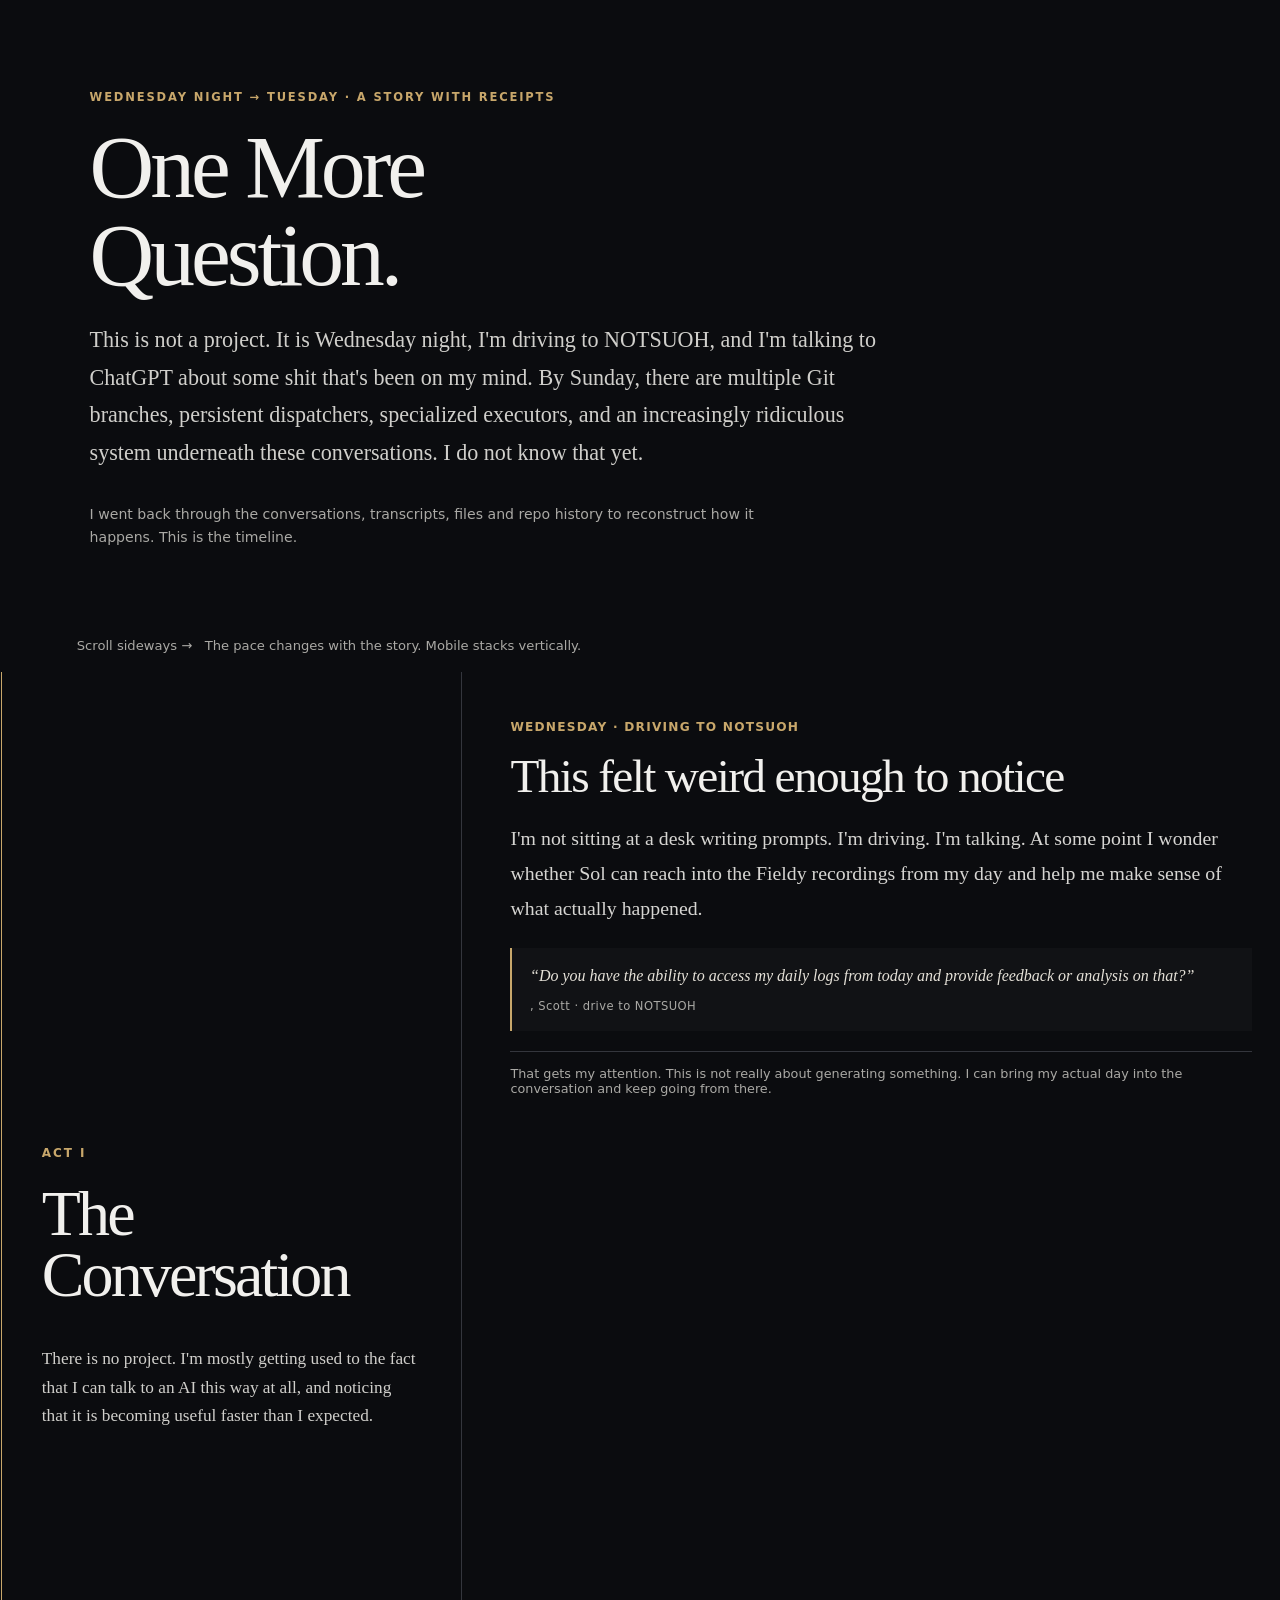
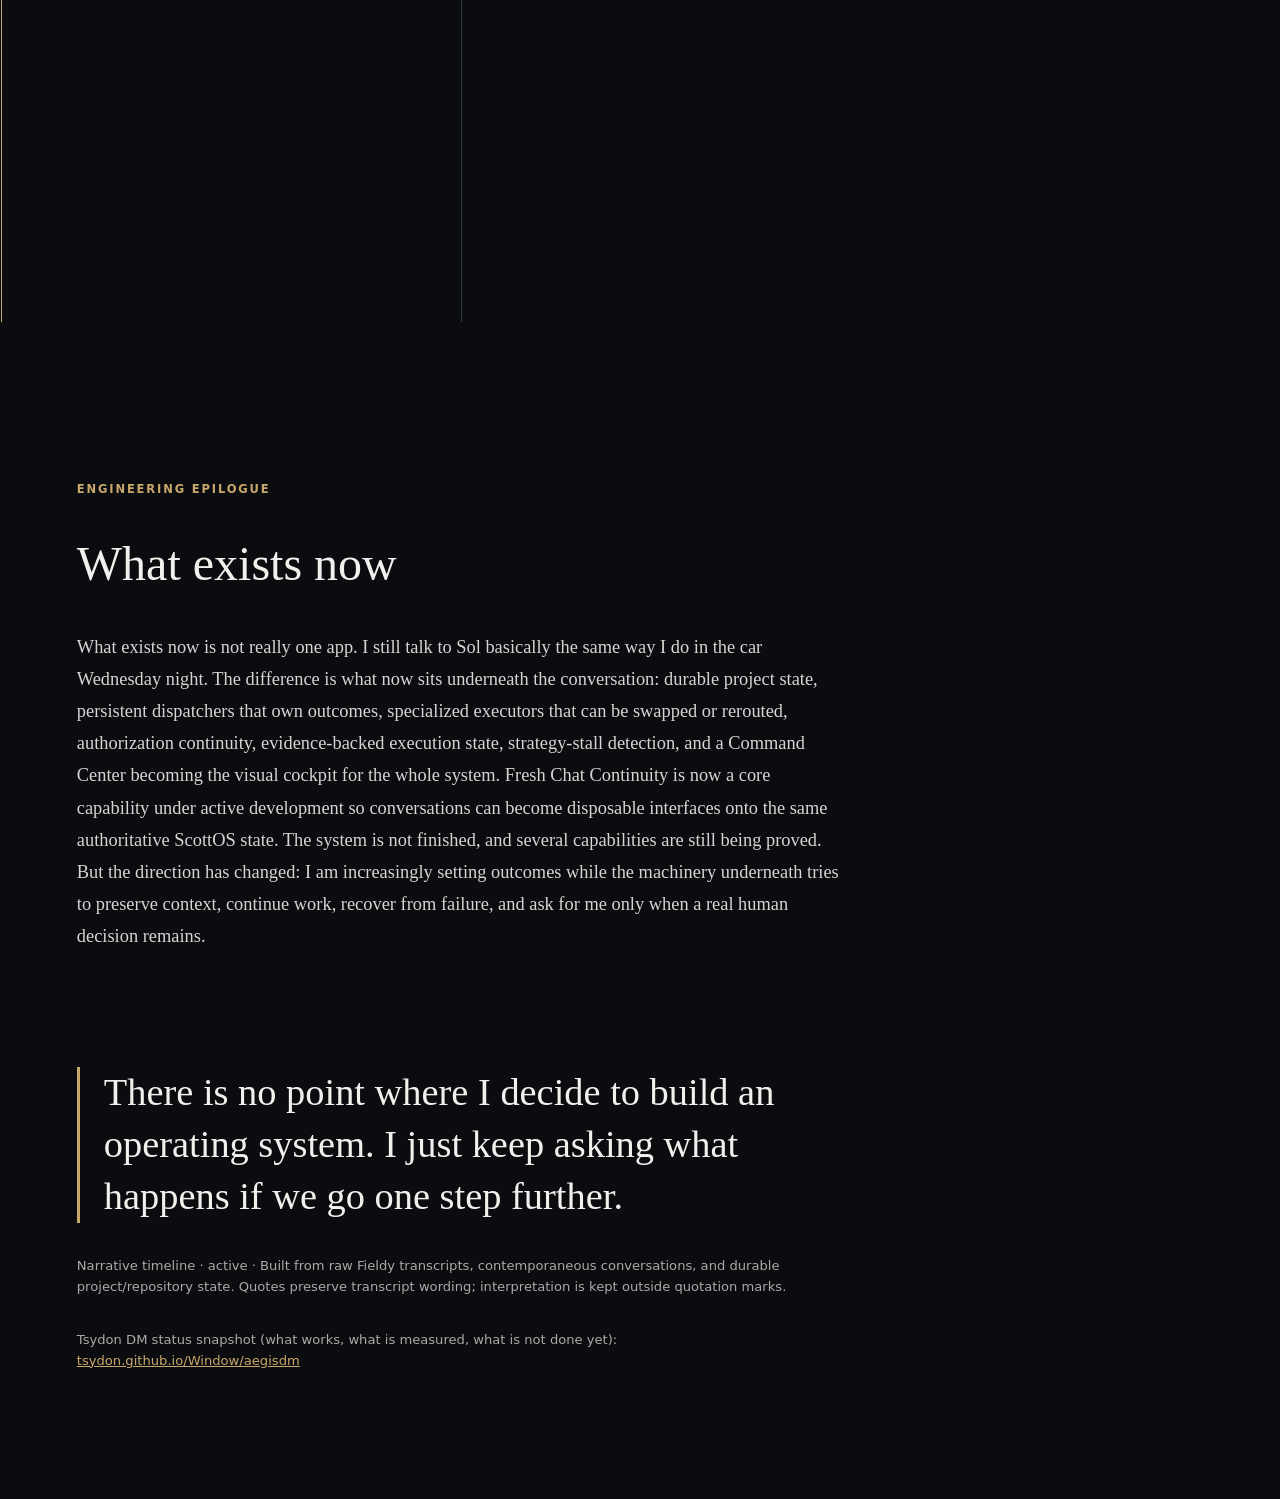
==== index.html @ fd9c3734 "Narrative: October 30 Ruin Engine proof gate and measured coaching restraint" ====
<!doctype html><html lang="en"><head><meta charset="utf-8"><meta name="viewport" content="width=device-width,initial-scale=1"><title>One More Question</title><style>
:root{--bg:#0b0c0f;--panel:#15171b;--text:#f1f0ed;--muted:#aaa9a5;--line:#34363d;--accent:#c8a76b}*{box-sizing:border-box}html{scroll-behavior:smooth}body{margin:0;background:var(--bg);color:var(--text);font-family:Inter,system-ui,sans-serif}header{padding:clamp(3rem,7vw,7rem);max-width:1100px}.k{color:var(--accent);text-transform:uppercase;letter-spacing:.16em;font-size:.72rem;font-weight:700}h1{font-family:Georgia,serif;font-weight:400;font-size:clamp(2.9rem,7vw,6.7rem);line-height:.98;letter-spacing:-.045em;margin:.22em 0}header p{font-family:Georgia,serif;color:#d0cfcb;font-size:clamp(1.08rem,2vw,1.38rem);line-height:1.7;max-width:790px}.premise{margin-top:2rem;color:var(--muted);font-size:.88rem;max-width:720px;line-height:1.6}.hint{padding:0 clamp(2rem,6vw,6rem) 1.2rem;color:var(--muted);font-size:.82rem}.timeline{display:flex;overflow-x:auto;scroll-snap-type:x mandatory;padding:0 clamp(2rem,6vw,6rem) 5rem}.card{position:relative;flex:0 0 min(61vw,710px);min-height:570px;border-left:1px solid var(--line);padding:3rem clamp(1.6rem,3.8vw,4rem);scroll-snap-align:start}.card:before{content:"";position:absolute;left:-6px;top:3.2rem;width:11px;height:11px;border-radius:50%;background:var(--accent)}.num{position:absolute;right:2rem;top:2rem;color:#292c33;font-size:4.5rem;font-weight:800;letter-spacing:-.06em}.t{position:relative;color:var(--accent);font-size:.76rem;font-weight:700;text-transform:uppercase;letter-spacing:.1em}.card h2{position:relative;font-family:Georgia,serif;font-weight:400;font-size:clamp(2rem,3.7vw,3.7rem);line-height:1.05;letter-spacing:-.035em;margin:.38em 0}.card p{position:relative;color:#d6d5d2;font-family:Georgia,serif;font-size:clamp(1.04rem,1.55vw,1.27rem);line-height:1.75;max-width:600px}.q{position:relative;margin-top:1.4rem;padding:1rem 1.1rem;border-left:2px solid var(--accent);background:rgba(255,255,255,.025);font-family:Georgia,serif;font-style:italic;color:#e5e1d8;line-height:1.55}.qs{display:block;margin-top:.55rem;font-family:Inter,system-ui,sans-serif;font-style:normal;font-size:.72rem;color:var(--muted);letter-spacing:.04em}.a{position:relative;margin-top:2rem;border-top:1px solid var(--line);padding-top:1rem;color:var(--muted);font-size:.8rem;line-height:1.5}footer{padding:5rem clamp(2rem,6vw,6rem) 8rem;max-width:920px}blockquote{font-family:Georgia,serif;font-size:clamp(1.6rem,3vw,2.7rem);line-height:1.35;margin:0;border-left:3px solid var(--accent);padding-left:1.5rem}.note{margin-top:2rem;color:var(--muted);font-size:.82rem;line-height:1.6}@media(max-width:700px){header{padding:3.5rem 1.4rem}.hint{display:none}.timeline{display:block;overflow:visible;padding:0 1.4rem 2rem}.card{min-height:0;padding:2.7rem 1.4rem 3.7rem}.num{right:1rem;top:1.5rem;font-size:3.5rem}.card p{font-size:1.08rem}footer{padding:3rem 1.4rem 6rem}}</style><style>
.act{flex:0 0 min(38vw,460px);min-height:570px;padding:3rem 2.5rem;border-left:1px solid var(--accent);scroll-snap-align:start;display:flex;flex-direction:column;justify-content:center}.actno{color:var(--accent);font-size:.75rem;letter-spacing:.16em;text-transform:uppercase;font-weight:700}.act h2{font-family:Georgia,serif;font-weight:400;font-size:clamp(2.5rem,5vw,5rem);line-height:.96;letter-spacing:-.045em;margin:.35em 0}.act p{font-family:Georgia,serif;color:#d0cfcb;line-height:1.65;font-size:1.08rem}.scene{position:relative;flex:0 0 min(60vw,700px);min-height:570px;border-left:1px solid var(--line);padding:3rem clamp(1.6rem,3.8vw,4rem);scroll-snap-align:start}.scene.feature{flex-basis:min(72vw,840px)}.scene .t{color:var(--accent);font-size:.76rem;font-weight:700;text-transform:uppercase;letter-spacing:.1em}.scene h3{font-family:Georgia,serif;font-weight:400;font-size:clamp(2rem,3.7vw,3.7rem);line-height:1.05;letter-spacing:-.035em;margin:.38em 0}.scene p{font-family:Georgia,serif;color:#d6d5d2;font-size:clamp(1.04rem,1.55vw,1.27rem);line-height:1.75}.aside{margin-top:1.2rem;color:var(--muted);font-size:.8rem;border-top:1px solid var(--line);padding-top:.9rem}.q{position:relative;margin-top:1.4rem;padding:1rem 1.1rem;border-left:2px solid var(--accent);background:rgba(255,255,255,.025);font-family:Georgia,serif;font-style:italic;color:#e5e1d8;line-height:1.55}.qs{display:block;margin-top:.55rem;font-family:Inter,system-ui,sans-serif;font-style:normal;font-size:.72rem;color:var(--muted);letter-spacing:.04em}
@media(max-width:700px){.act,.scene,.scene.feature{min-height:0;width:auto;flex:none;padding:2.8rem 1.4rem 3.5rem}.act{border-left:3px solid var(--accent)}}
</style><style>.build{margin-top:1.25rem;padding:.85rem 1rem;border:1px solid #34363d}.build b{display:block;color:#c8a76b;font-size:.68rem;letter-spacing:.13em;text-transform:uppercase;margin-bottom:.45rem}.build span{display:block;color:#bbb9b3;font-size:.78rem;line-height:1.55}</style></head><body>
<header><div class="k">Wednesday night → Tuesday · a story with receipts</div><h1>One More<br>Question.</h1><p>This is not a project. It is Wednesday night, I'm driving to NOTSUOH, and I'm talking to ChatGPT about some shit that's been on my mind. By Sunday, there are multiple Git branches, persistent dispatchers, specialized executors, and an increasingly ridiculous system underneath these conversations. I do not know that yet.</p><div class="premise">I went back through the conversations, transcripts, files and repo history to reconstruct how it happens. This is the timeline.</div></header>
<div class="hint">Scroll sideways → &nbsp; The pace changes with the story. Mobile stacks vertically.</div><main class="timeline"><section class="act"><div class="actno">Act I</div><h2>The Conversation</h2><p>There is no project. I'm mostly getting used to the fact that I can talk to an AI this way at all, and noticing that it is becoming useful faster than I expected.</p></section>
<section class="scene feature"><div class="t">Wednesday · driving to NOTSUOH</div><h3>This felt weird enough to notice</h3><p>I'm not sitting at a desk writing prompts. I'm driving. I'm talking. At some point I wonder whether Sol can reach into the Fieldy recordings from my day and help me make sense of what actually happened.</p><div class="q">“Do you have the ability to access my daily logs from today and provide feedback or analysis on that?”<span class="qs">, Scott · drive to NOTSUOH</span></div><div class="aside">That gets my attention. This is not really about generating something. I can bring my actual day into the conversation and keep going from there.</div></section>
<section class="scene"><div class="t">A few minutes later</div><h3>I was already describing the problem</h3><p>The conversation drifts into something I've been doing for years without really naming it. I build systems around myself because organization and follow-through do not reliably happen on their own. When the system is good, I function better. A lot better.</p><div class="q">“I mean I think that I'm at the point in life where I kind of need that sort of thing and I it has definitely shown uh that I can like operate on a higher level than I can normally operate on if I have systems like that in place.”<span class="qs">, Scott · drive to NOTSUOH</span></div><div class="aside">I'm not thinking about ScottOS. I'm just describing a problem I already have.</div></section>
<section class="scene"><div class="t">Approaching NOTSUOH</div><h3>The outside was being recorded. The inside wasn't.</h3><p>Fieldy records an absurd amount of what happens around me. But I realize I've been audio journaling less since I started wearing it. That's a problem. The recorder catches what happens. The journal catches what it means to me.</p><div class="q">“Those aren't really getting recorded as much, and I think that may be a missing component.”<span class="qs">, Scott · drive to NOTSUOH</span></div></section>
<section class="scene feature"><div class="t">NOTSUOH · early in the evening</div><h3>The building gets weirder the farther I go</h3><p>Walking into NOTSUOH feels less like entering a bar than wandering into somebody's collection after they've spent thirty years refusing to throw anything away. The first floor is packed with old furniture, mannequins, art, lamps, chandeliers, antiques and taxidermy. There is a bar toward the back, but my eyes keep getting pulled somewhere else.</p><p>Then I go upstairs. The second level gets smaller and more intimate, with another bar tucked into it and places to actually sit and talk. From there a metal spiral staircase carries me up again, and the third floor opens into another world: gallery rooms, private little lounging spaces, books and objects everywhere, and the Dome sitting inside all of it. It feels like the building keeps rewarding me for exploring it.</p><p>Before the performance, I'm looking at the work and talking with one of the artists. I remember overhearing him describe the paintings in intensely personal terms: his illness, a dream, the work as a physical expression of what he has lived through. That part survives in my memory rather than a clean transcript, so I'm not going to pretend I can quote it. What Fieldy <em>does</em> catch clearly is the wonderfully mundane answer when I ask how he lands on the black, white and red enamel palette.</p><div class="q">“So how did you land on this process with the enamel on the white black and the red?”<span class="qs">, Scott · NOTSUOH · ~9:47 PM</span></div><div class="q">“They were the only colors available to me from Home Depot.”<span class="qs">, Artist · NOTSUOH · ~9:47 PM</span></div><p>The collision stuck with me: work that felt loaded with meaning, made through constraints that were almost comically ordinary. My response was immediate.</p><div class="q">“That's interesting, the element of like restriction breeding creativity.”<span class="qs">, Scott · NOTSUOH · ~9:47 PM</span></div><div class="aside">The personal meaning is remembered context; the materials exchange is transcript-verified.</div></section>
<section class="scene feature"><div class="t">NOTSUOH · the performance</div><h3>It was impressive. But I still felt like I was watching.</h3><p>The room is artsy and intimate and weird. The shibari performance is sexy as hell. The crowd has energy. I'm impressed by it. And somehow I'm still aware that I'm watching something happen instead of feeling like I'm inside it.</p><div class="q">“It was so sexy and intimate, and the energy from the crowd,it was incredible, right?”<span class="qs">, Scott · immediate NOTSUOH reflection</span></div><div class="aside">I like it. I just don't think this is the thing I'm actually looking for.</div></section>
<section class="scene"><div class="t">Downtown · after stepping out</div><h3>I almost went home.</h3><p>I'm too energized to go home, so I walk instead. Downtown feels enormous. Skyscrapers, street art, that weird vertigo from looking straight up between buildings. I consider calling it a night. I don't. Eventually I turn around and go back.</p><div class="q">“I am feeling still pretty energized, so I'm not really looking to go home exactly.”<span class="qs">, Scott · downtown walk</span></div></section>
<section class="scene feature"><div class="t">Back at NOTSUOH</div><h3>I saw a conversation and decided to enter it.</h3><p>Remy and Erika are talking. I can just keep walking. I almost do. Then I have this tiny moment of nerve: <em>you know what, fuck it.</em> I jump into the conversation. It gets personal fast. Self-expression. Boundaries. Relationships. Empathy. The freedom of being somewhere people can be explicit about who they are and what they want without sanding all the weird edges off first.</p><div class="q">“I was gonna walk by and thought, you know what, fuck it. So I just sort of jumped in the conversation.”<span class="qs">, Scott · later reflection on meeting Remy and Erika</span></div><div class="aside">Looking back, this is probably where the night changed for me. I stopped watching what was happening around me and actually joined it.</div></section>
<section class="scene feature"><div class="t">The conversation</div><h3>No small talk. No masks.</h3><p>The subjects mattered, but what stayed with me most was the mode of interaction. It felt unusually candid. There was talk about clear boundaries as something that can create freedom instead of restriction; about figuring out what actually feels like you; about people being as weird as they want to be; about empathy and honest conversation. Later, trying to explain why it hit so hard, I kept coming back to the same phrase: genuine human connection.</p><div class="q">“Honestly, when I figured out, like, my favorite people to be around is the people that can, like, genuinely, like, express and appreciate, like, human empathy, you know?”<span class="qs">, NOTSUOH conversation · speaker attribution unresolved</span></div><div class="q">“It is so it's raw, it's honest, it's … fucking human connection.”<span class="qs">, Scott · walking afterward</span></div></section>
<section class="scene feature"><div class="t">Afterward · walking downtown</div><h3>I walked past my car because I didn't want the night to end.</h3><p>I can feel this physically. I'm talking about it hitting me in my chest. I'm happy enough that I'm noticing the physiological reaction to being happy, which is a weird sentence even as I'm saying it. I reach my car and just keep walking.</p><div class="q">“I'm just seeing if I keep passing my car because the walk feels so good.”<span class="qs">, Scott · downtown after NOTSUOH</span></div><div class="q">“this is so unlike anything else as far as like motivation, energy, whatever.”<span class="qs">, Scott · downtown after NOTSUOH</span></div><div class="aside">I'm energized as hell, and now I want to understand why.</div></section>
<section class="scene"><div class="t">Back in conversation with Sol</div><h3>The novelty had already started disappearing.</h3><p>A few hours ago I'm commenting on how strange conversational AI feels. Now I'm asking Sol to scan the Fieldy logs, reconstruct the night, and tell it back to me. Somewhere in those few hours the novelty drops away. I'm just using it.</p><div class="q">“Alright, scan the Fieldy logs from this evening. Don't just describe it to me,re-articulate it, tell me a story. Give it back to me from your perspective.”<span class="qs">, Scott · after NOTSUOH</span></div></section>
<section class="scene feature"><div class="t">Late Wednesday → early Thursday</div><h3>Reflection turned into preservation</h3><p>Having the night reconstructed does something I wasn't expecting. I can take an experience that matters to me, pull together the fragments, and make something I can revisit. That immediately makes me think about a completely different kind of memory: the ridiculous D&amp;D stories I have with friends I've known most of my life. I don't want an animation pipeline. I don't even have that concept yet. I just want to preserve one of those stories. Text feels possible. Art feels possible. And then I ask how much further we can take it.</p><div class="aside">I don't experience this as a project pivot. I just want to keep something that matters to me from disappearing.</div></section><section class="act"><div class="actno">Act II</div><h2>The Rabbit Hole</h2><p>I start trying to make the D&amp;D story real. Every answer moves the edge a little farther away.</p></section>
<section class="scene"><div class="t">Back at Mike's</div><h3>I didn't wind down</h3><p>I keep talking. An idea becomes text. Text can become images. The distance between describing something and seeing some version of it exist suddenly feels very short.</p></section>
<section class="scene feature"><div class="t">~1:27 AM</div><h3>What if we actually animated it?</h3><p>I'm thinking about <em>The Mighty Nein</em> and <em>The Legend of Vox Machina</em>. Not because I think I can casually make a television show at one in the morning. I want to know where the actual limit is.</p><div class="q">“How close can we get to The Mighty Nein / The Legend of Vox Machina?”<span class="qs">, Scott · early Thursday</span></div><div class="aside">And there it is. The keepsake is now a production problem.</div></section>
<section class="scene"><div class="t">The next ninety minutes</div><h3>One question kept creating the next one</h3><p>If we're animating it, we need shots. Shots need references. References need continuity. Then audio, editing, repair. I am not designing architecture. I am trying to make the next thing work, and every next thing exposes something else we don't have.</p></section>
<section class="scene"><div class="t">~2:55 AM</div><h3>The work needed somewhere to survive the conversation</h3><p>There is now enough actual stuff that losing the conversation would be a real problem. So Story Animation gets a name and a durable folder. Project state. Runbooks. Handoffs. A parking lot.</p><div class="aside">This feels mundane compared with animation. It is also the first moment the work starts existing somewhere other than the conversation.</div><div class="build"><b>Project footprint · first durable layer</b><span><strong>RAW GROWTH</strong><br>Story Animation canonical folder exists; ScottOS GitHub repo not yet created.<br><br><strong>WHAT EXISTS</strong><br><strong>Active:</strong> Story Animation<br><strong>Durable state:</strong> first named project + canonical workspace<br><strong>New artifacts:</strong> project state, runbooks, handoffs, parking lot<br><br><br><strong>WHAT CHANGED</strong><br> the work no longer lives only in chat.</span></div></section>
<section class="scene"><div class="t">Overnight → morning</div><h3>I didn't sleep</h3><p>I keep testing, reorganizing, finding the next missing piece, and immediately chasing it. At some point it is morning. Then it is the workday. There is no clean boundary between the creative rabbit hole and the technical one anymore.</p></section>
<section class="act"><div class="actno">Act III</div><h2>The Method</h2><p>Somewhere in here I realize I'm interested in more than the animation. The way we're building it might be reusable.</p></section>
<section class="scene"><div class="t">Thursday morning</div><h3>Keep the process going even when I move</h3><p>The phone and the desktop do not have the same tools, but I want the conversation to survive the switch. If I walk away from the computer, I don't want the whole process to freeze with it.</p><div class="q">“Basically, active development regardless of whether I'm at my desk or not. I would ideally like to keep the process going on my phone.”<span class="qs">, Scott · Thursday morning</span></div></section>
<section class="scene feature"><div class="t">Thursday morning</div><h3>Break this into its own project</h3><p>I don't just want to preserve Story Animation anymore. I want to preserve the way we're working on Story Animation. So I tell Sol to make that its own project.</p><div class="q">“Also break this into its own little project.”<span class="qs">, Scott · Thursday morning</span></div><div class="aside">A temporary name,Jarvis,appears before ScottOS settles into its later identity.</div></section>
<section class="scene"><div class="t">Thursday</div><h3>Turn that into a system through dialogue</h3><p>I'm still building the D&amp;D project, but now I'm also paying attention to the mechanism underneath it. Conversation is not just how I'm asking for the work anymore. It is becoming part of how the system itself gets designed.</p><div class="q">“I want you to turn that into a system through dialogue.”<span class="qs">, Scott · overnight</span></div></section>
<section class="scene"><div class="t">Thursday → Friday</div><h3>The method escaped the animation project</h3><p>AegisDM. Aegis Studio. Work automation. Other ideas start going through the same pattern. This is fun right up until I have enough projects that switching between them means reconstructing where the hell I left off every time. So now that becomes the problem.</p></section>
<section class="act"><div class="actno">Act IV</div><h2>The System</h2><p>I have enough things going at once that my own context switching becomes infrastructure.</p></section>
<section class="scene feature"><div class="t">Friday morning</div><h3>Give me yesterday back</h3><p>I come back Friday morning and the problem is obvious. I don't want to spend twenty minutes rebuilding the mental world we had yesterday. I want yesterday back. I want to pick up where I stopped.</p><div class="q">“Hey soul so I wanna talk to you as if we were still working with all the memory that we had uh yesterday.”<span class="qs">, Scott · Friday morning</span></div><div class="aside">This was the split I was starting to need: I could keep talking here, while the actual project remembered itself somewhere durable.</div><div class="build"><b>Project footprint · repo + portfolio</b><span><strong>RAW GROWTH</strong><br>ScottOS repo begins at <strong>1 tracked file</strong> Thursday afternoon and reaches <strong>14 tracked files by Friday morning</strong>.<br><br><strong>WHAT EXISTS</strong><br><strong>Active lanes:</strong> Story Animation · ScottOS · AegisDM · Aegis Studio · work automation<br><strong>Durable state:</strong> repositories + project packets<br><strong>New control surface:</strong> Command Center<br><br><br><strong>WHAT CHANGED</strong><br> one deep dive becomes a portfolio that has to survive context switching.</span></div></section>
<section class="scene"><div class="t">Friday</div><h3>What actually needs me?</h3><p>What the hell is going on with all of these projects? That is basically the Command Center requirement. I need to know what is moving, what is stuck, what needs me, and where I should jump back in. Not because I want a dashboard. Because I'm losing the thread.</p><div class="q">“I wanna see what step we're on right now and what our next steps are.”<span class="qs">, Scott · Friday morning</span></div></section>
<section class="scene"><div class="t">Friday</div><h3>Let the projects keep their place</h3><p>I do not want to carry four or five project states around in my head. Persistent lanes start giving each project somewhere to reconstruct itself without requiring me to personally remember all of it.</p><div class="q">“I would like to continue building applications and processes using this sort of framework that we've established.”<span class="qs">, Scott · Thursday afternoon</span></div></section>
<section class="act"><div class="actno">Act V</div><h2>Trust</h2><p>Then I find a problem that makes the rest of the system almost irrelevant if I cannot solve it: sometimes I think work is happening when it isn't.</p></section>
<section class="scene feature"><div class="t">Friday afternoon</div><h3>Ambiguity became the bug</h3><p>I realize there have been times when I think Sol is doing something because the conversation sounds active, even though nothing is actually executing.</p><div class="q">“I think there have been a number of occasions where I didn't realize you were not doing anything, based on the ambiguous nature of our communication.”<span class="qs">, Scott · Friday afternoon</span></div><div class="aside">That complaint becomes a rule: if the system says something ran, there needs to be evidence that it actually ran.</div><div class="build"><b>Project footprint · creative + execution layers</b><span><strong>RAW GROWTH</strong><br>By Friday evening, the active ScottOS lineage reaches <strong>59 tracked files</strong>,up from 14 that morning. Project-state, research, Command Center prototypes, guides, ingestion tooling and the first harness code are now durable artifacts.<br><br><strong>WHAT EXISTS</strong><br><strong>Portfolio:</strong> multiple persistent project lanes<br><strong>New state:</strong> dispatcher lifecycle + worker lifecycle<br><strong>New evidence:</strong> terminal receipts, reconciliation, stale-state detection<br><br><br><strong>WHAT CHANGED</strong><br> “it ran” stops being a status claim and becomes something the system has to prove.</span></div></section>
<section class="scene"><div class="t">Minutes later</div><h3>Say whether you're actually running</h3><p>I'm not asking for nicer status messages. I want the wording to tell me the truth about whether anything is actually running.</p><div class="q">“if you could just make it clear, like, hey, I'm definitely running the new task, or when this conversation at the end of the conversation, like I'm not actually doing anything.”<span class="qs">, Scott · Friday afternoon</span></div></section>
<section class="scene"><div class="t">Then another problem</div><h3>Conversation shouldn't stop execution</h3><p>Fine. Then let something else keep doing the work while we keep talking, and tell me when it is done.</p><div class="q">“basically have that task continue uh uh while we have conversations, and then whenever the task is done... just say, oh yeah, by the way, this is done here.”<span class="qs">, Scott · Friday afternoon</span></div></section>
<section class="scene feature"><div class="t">A few minutes later</div><h3>But the helper was too slow</h3><p>That works around the interruption problem and immediately creates another one. The handoff is slow. I want the fluid conversation without waiting around for a helper every time I want something executed.</p><div class="q">“There's no gap in time between you telling the helper to do something, it executing it, and then giving it back to you.”<span class="qs">, Scott · Friday afternoon</span></div><div class="aside">Now the split between NOW and PERSISTENT starts making sense.</div><div class="build"><b>Project footprint · current</b><span><strong>RAW GROWTH</strong><br><strong>112 unique tracked file paths</strong> across <strong>8 branches</strong>. Growth: <strong>1 → 14 → 59 → 112</strong>. Of the 112 current paths, <strong>106 are branch-only beyond main</strong>; the largest branch trees are <code>sol/harness-v0.1</code> (93 files), <code>sol/execution-state</code> (91), and <code>foundation/discovery</code> (59).<br><br><strong>WHAT EXISTS</strong><br><strong>Execution modes:</strong> NOW + PERSISTENT<br><strong>Persistent lanes:</strong> ScottOS · Story Animation · AegisDM · Aegis Studio<br><strong>Bridges:</strong> Slack attention lane + command-transfer lane<br><strong>Proven:</strong> live Agents/provider execution + state-changing reconciliation + fresh-process reconstruction<br><strong>Frontier:</strong> shared ownership + Command Center rollout + event-driven readiness<br><br><br><strong>WHAT CHANGED</strong><br> continuity and immediacy become separate problems with separate machinery.</span></div></section>
<section class="scene feature"><div class="t">Sunday · the system starts correcting itself</div><h3>One more question became: is it working on the right problem?</h3><p>By Sunday the problem is no longer simply whether work can continue without me. It can. The harder question is whether the machinery is pursuing the right prerequisite. Aegis Studio exposes the failure cleanly: we spend effort looking for a Godot runner before recognizing that the authoritative Run-31 source is still missing upstream. So we change the rule. A blocked executor is not a blocked objective, and a downstream obstacle is not necessarily the root blocker.</p><p>The correction does not stay inside Studio. ScottOS gets a blocker-strategy invariant: reconstruct the dependency chain, identify the earliest unsatisfied prerequisite, detect repeated recovery paths that are producing no new evidence, and change strategy instead of performing motion for its own sake. Studio pivots to provenance-directed source recovery. The animation project does something similar after Prototype 001 exposes character and voice drift: preserve the failed prototype as evidence, redesign the pipeline around locked identity assets, then test three connected shots before scaling again.</p><div class="build"><b>Project footprint · Sunday operating model</b><span><strong>WHAT EXISTS</strong><br><strong>Persistent owners:</strong> ScottOS / Command Center · Fresh Chat Continuity · Story Animation P002 · AegisDM · Aegis Studio · Jarvis<br><strong>Control model:</strong> dispatchers own outcomes; executors perform bounded work<br><strong>Recovery:</strong> blocked executors can be rerouted; false human gates are rejected; strategy stalls trigger prerequisite analysis<br><strong>Capacity:</strong> the active-task ceiling is managed by consolidation/retirement without orphaning objectives<br><strong>Current product work:</strong> Command Center is becoming the visual cockpit; Fresh Chat Continuity is making ScottOS state authoritative across conversations<br><br><strong>WHAT CHANGED</strong><br>The system is beginning to evaluate not only whether work happened, but whether the work being attempted is actually capable of advancing the objective.</span></div></section><section class="scene"><div class="t">Current frontier</div><h3>One more question</h3><p>The portfolio now has persistent project ownership, bounded executors, authorization continuity, failure recovery, and explicit rules for distinguishing scheduled work from work that is actually running. Command Center is moving toward an authoritative Portfolio &amp; Execution surface rather than a seed-data dashboard. Fresh Chat Continuity is being built so a new conversation can reconstruct project objectives, execution state, blockers, authorization and next actions from durable truth instead of hoping the right context survived in chat memory.</p><p>None of that makes the system finished. It makes the next test much clearer: over the coming weeks, can I mostly set outcomes while the system carries state, execution, recovery and follow-through, and comes back to me only when my judgment is actually required?</p><div class="q">“In order to maintain the fluidity that we have now, but also have the added benefit of being able to have conversations in between without interrupting task execution.”<span class="qs">, Scott · Friday afternoon</span></div></section><section class="act"><div class="actno">Act VI</div><h2>The Truth Problem</h2><p>Monday morning, I am looking at Command Center and it is basically telling me it does not know what is going on. Which is annoying, because by now the whole point of this thing is that I should not have to know what is going on.</p></section>
<section class="scene feature"><div class="t">Monday morning · Command Center</div><h3>Two empty fields turned out to be the whole problem</h3><p>The screen is waiting for a ScottOS state URL and a provider ID. At first this looks like configuration: find the values, paste them in, move on. Except there are no verified values to paste in. The interface exists. The consumer exists. What does not exist yet is a trustworthy thing on the other side telling it what ScottOS is actually doing.</p><p>I keep pushing on that distinction because I do not want us to make the dashboard look alive by feeding it something convenient. If Command Center says a project is running, blocked, waiting on me, or finished, I want that statement to come from evidence.</p><div class="q">“Okay well make that happen.”<span class="qs">, Scott · Monday morning</span></div><div class="aside">This sounds like a tiny implementation detail. It ends up forcing us to answer a much bigger question: where does ScottOS reality actually live?</div></section>
<section class="scene"><div class="t">A few minutes later</div><h3>The worker stopped, and that was the correct result</h3><p>We hand the provider work to a write-capable Replit agent. It gets as far as it honestly can and stops. Command Center knows how to consume a snapshot, but the workspace cannot see the real ScottOS operational state. No runtime state store. No receipt stream. No legitimate endpoint to expose.</p><p>For once, stopping is evidence of the system behaving correctly. The worker does not invent the missing pieces just to finish the assignment. It tells us the boundary is upstream.</p><div class="aside">So the problem moves again. Not “how do we finish Command Center?” but “what does ScottOS itself consider authoritative?”</div></section>
<section class="scene feature"><div class="t">Monday morning · tracing upstream</div><h3>We already had the answer. We had not connected it.</h3><p>Digging back through ScottOS, we find the execution-state contract already says something important: project-state markdown is a checkpoint, not the final authority. Receipts and freshness win. The evidence of what actually executed outranks the summary somebody wrote about it.</p><p>That clicks into place with a completely separate problem we have been working on: Fresh Chat Continuity. A new conversation should not recover “whatever the last chat remembered.” It should recover the same authoritative state that Command Center sees.</p><div class="q">“Do we need to make any changes to ScottOS process in order to facilitate this?”<span class="qs">, Scott · Monday morning</span></div><div class="aside">The answer is yes, but not another subsystem. State publication has to become part of normal execution.</div><div class="build"><b>What the morning changes</b><span><strong>Before:</strong> execution state, project summaries, Command Center, and fresh-chat recovery could drift toward separate representations of reality.<br><br><strong>Now:</strong> meaningful execution emits durable receipts → ScottOS reconciles those receipts into an authoritative snapshot → one stable discovery path exposes that truth → Command Center and Fresh Chat Continuity consume the same state.<br><br><strong>Rule:</strong> if a downstream step depends on an unresolved prerequisite, it does not advance by inventing around it.</span></div></section>
<section class="scene feature"><div class="t">Then I ask the obvious question</div><h3>Is the task chain actually arranged around this?</h3><p>It is one thing to discover the architecture. It is another thing for the machinery to still be spending its time on yesterday's assumptions. I ask whether the current chain is optimized around the two things that now matter most: authoritative live state and fresh-chat continuity.</p><div class="q">“Just make sure that... the current task chain is optimized to achieve those.”<span class="qs">, Scott · Monday morning</span></div><p>We change the chain itself. Receipts first. Reconciliation second. Then discovery, provider, Command Center proof, Fresh Chat recovery, two independent fresh-chat tests, and only then freezing the contract. Replit keeps the job it is actually good at: exposing and proving the state in Command Center. ScottOS keeps ownership of the truth.</p><div class="aside">The optimization is mostly subtraction. Stop letting downstream work pretend its prerequisite exists.</div></section>
<section class="scene"><div class="t">Monday · another continuity problem</div><h3>Then I notice we are doing the same thing with documents</h3><p>Yesterday we generated visual overviews and technical packets that are useful enough to show other people. Some of them exist only as chat artifacts. We had created an archive structure and even indexed a couple of them, but when I ask where the coworker overview actually is in the repo, it is not there.</p><p>That is uncomfortably familiar: a record saying something exists is not the same thing as the thing existing.</p><div class="q">“Did you do that?”<span class="qs">, Scott · Monday morning, after asking whether the last 24 hours of generated documents were actually copied into the repo</span></div><div class="aside">No. Not fully. The archive had tracking without complete preservation. So the rule gets tightened again: chat delivery is not durable preservation, and an index entry is not a binary artifact.</div></section>
<section class="scene feature"><div class="t">Monday · the pattern</div><h3>The same bug keeps showing up at different scales</h3><p>Execution receipts. Fresh-chat recovery. Command Center. Generated documents. Even this page. The failure mode is basically the same every time: a representation of reality quietly starts standing in for reality itself.</p><p>Friday's problem was whether work was actually running. Monday's version is broader: when the system tells me something is true, what evidence is underneath that statement, and can a completely different interface reconstruct the same answer?</p><div class="build"><b>Project footprint · Monday</b><span><strong>ScottOS owns truth:</strong> receipts, freshness, reconciliation, authoritative snapshot.<br><strong>Replit exposes truth:</strong> secure provider + Command Center integration/proof.<br><strong>Fresh Chat recovers truth:</strong> same authoritative layer, tested from genuinely new conversations.<br><strong>Documentation preserves truth:</strong> generated artifacts need durable repo representation, not just chat links or index entries.<br><br><strong>WHAT CHANGED</strong><br>The system is no longer only trying to prove that work happened. It is being reorganized so every surface has to agree on what happened.</span></div></section><section class="act"><div class="actno">Act VII</div><h2>Boundaries</h2><p>By Tuesday, the interesting part is not how much more the system can do. It is how much more precisely it can decide what it is allowed to do, what evidence counts, and when it should stop.</p></section>
<section class="scene feature"><div class="t">Tuesday · ownership and recovery</div><h3>Autonomy got stricter</h3><p>One of the harder problems turns out to be retry behavior. If two workers can see the same task, or one worker disappears halfway through, “just try again” sounds harmless until the thing being retried can actually change state somewhere else.</p><p>So the execution model gets narrower. Claims become scoped to the project, branch and task. Recovery is allowed only for work that is still clearly pre-submission and has actually expired. Once submission may have happened, elapsed time is no longer permission to repeat it.</p><div class="aside">This is a different version of autonomy than I pictured a few days ago. The system is not becoming more autonomous because it retries more. It is becoming more autonomous because it can tell the difference between safe recovery and dangerous duplication.</div><div class="build"><b>What changed</b><span><strong>Before:</strong> ownership and retries were mostly an execution-detail problem.<br><strong>Now:</strong> ownership, generation/fencing, submission phase and evidence are part of the product contract.<br><br><strong>Rule:</strong> abandoned pre-submission work can be recovered under explicit fences. Ambiguous or submitted work does not become retryable just because time passed.</span></div></section>
<section class="scene feature"><div class="t">Tuesday · two projects hit different walls</div><h3>The system finally learned that not every blocker is technical</h3><p>Aegis Studio reaches a point where the reconstructed source is durable and the remaining proof is very specific: run the exact native Godot acceptance path with the exact runtime and preserve the evidence. The scheduled worker cannot create the final carrier safely, so it stops at a narrow foreground action instead of inventing a workaround.</p><p>Story Animation does almost the opposite. The automation problem goes away: the six Bonshu and Spoons identity plates are actually recovered, hashed and visually inspected. What remains is not a tooling question at all. It is whether the visible differences are creatively acceptable enough to become the character identity contract.</p><div class="aside">This is the kind of distinction I wanted the system to make for me: “I cannot do this” is not the same as “only you should decide this.”</div></section>
<section class="scene"><div class="t">Tuesday · a boring failure that matters</div><h3>The dispatchers keep turning themselves off</h3><p>There is still a very unglamorous control-plane problem. Parent dispatchers that are supposed to remain available across blocked or waiting states keep showing up disabled. ScottOS repairs them, and then the condition can recur.</p><p>That failure is useful because it forces another separation: a scheduler being enabled is only availability. It is not proof that work is running. And a project waiting on me does not mean its owner should disappear.</p><div class="aside">The system is getting better at telling the truth about its own state, partly because the annoying failures keep exposing where two different kinds of state had been collapsed together.</div></section>
<section class="scene feature"><div class="t">Tuesday · the shape of the system now</div><h3>I am doing less of the routing, but the boundaries are getting sharper</h3><p>ScottOS now has a clearer split between completed truth on main, active work on bounded branches, durable evidence, project dispatchers, replaceable executors and explicit human gates. Jarvis is still refusing to lock scope without local evidence. AegisDM is refusing to call an 11-for-11 bounded result “live ready” because timing, provenance and state completeness are separate questions. New Hire research is refusing to pretend source code has been audited when the source is not actually available.</p><p>That restraint is becoming part of the architecture. The system is not useful because it always finds something to do. It is useful when it can keep moving on the things that are actually ready and stop cleanly on the things that are not.</p><div class="build"><b>Project footprint · Tuesday</b><span><strong>ScottOS:</strong> authoritative completed truth + bounded active-work discovery + ownership/retry fences.<br><strong>Command Center / Fresh Chat:</strong> converging on one shared state contract, but live/provider acceptance is still incomplete.<br><strong>Aegis Studio:</strong> source-ready; exact native proof waits on a narrow foreground carrier.<br><strong>Story Animation:</strong> technical inspection complete; creative identity acceptance is genuinely mine.<br><strong>AegisDM:</strong> bounded external behavior is strong; realtime usefulness remains a separate proof.<br><strong>Jarvis / New Hire:</strong> research is constrained by local evidence and source availability rather than allowed to expand forever.<br><br><strong>WHAT CHANGED</strong><br>The system is becoming more autonomous by getting better at boundaries: who owns a task, what evidence authorizes the next move, what can be retried, and what really needs me.</span></div></section>
<section class="act"><div class="actno">Act IX</div><h2>The proof changes when someone could actually use it</h2><p>October 2026</p></section>
<section class="scene feature"><div class="t">October 14–23 · one owner, a real table, and harder evidence</div><h3>Not every kind of progress is the same kind of progress</h3>
<p>I gave Claude ownership of changes to AegisDM, including Aegis Studio's rendering branches. That means Sol can inspect and report, but it cannot quietly become another developer in that repository or restart the paused workers. I wanted a clearer owner, not two systems making overlapping changes and both calling them progress.</p>
<p>The change has made the work easier to recognize. Studio now has a practice table with AI players, private co-DM suggestions, coaching, campaign memory and a way to bring in a transcript from a real game. There is a serious difference between an interesting synthetic demonstration and something I might actually hand my table's words to. The page runs on my computer, but its configured Claude command can still send prompts to a model provider. A local address is not the same as private processing. The interface has to explain that boundary before I treat the real-session workflow as ready.</p>
<p>Claude has also begun collecting better evidence about its coaching. On October 23, a third twelve-session run after the Coach's faithfulness rules recorded all ten targets passing and a debrief quality score of 0.98. The recent three-run sequence was 0.90, 0.98 and 0.98, against earlier scores of 0.79 and 0.83. That is evidence the change works in that test cell, not independent proof it makes me a better Dungeon Master. I still want to know what happens with a human at an actual table.</p>
<div class="aside">The same distinction keeps appearing in ScottOS. A successful deployment is not a completed owner walkthrough. An enabled dispatcher is not a running worker. An automated test is not a person accepting a useful result. The machinery is getting more capable, but I need it to be equally good at telling me what it has not proved.</div>
<p>The unglamorous failures matter too. Some of the project dispatchers have repeatedly been found disabled and had to be restored. The Command Center still needs a full current-release check from the intended owner, and Story Animation is waiting for my judgment on Bonshu and Spoons rather than pretending that a technical inspection can decide the characters for me. Autonomy is becoming less about never asking and more about asking only when the evidence points to a real decision.</p></section>
<section class="scene"><div class="t">October 24 · an experiment that didn't earn its way in</div><h3>Learning when to undo the improvement</h3>
<p>Claude's Dungeon Master practice work gives me a different kind of progress today. One fresh set of sessions catches a weakness in the Director's advice about unanswered questions. A new instruction seems plausible, and the scripted checks still pass. But when it is tried in a fuller simulated session, fewer suggestions come through and the measured usefulness gets worse. The change is reverted, and the evidence remains in the repository.</p>
<p>That matters to me more than pretending every new idea should become another feature. A separate forty-table offline run suggests the practice system can keep going without immediate failures, while also exposing the unresolved growth of saved sessions. Neither result tells me that a real group will enjoy it. One tells us what not to keep; the other tells us what still needs an operating rule.</p>
<div class="aside">The system I want should be able to make a plausible change, test it, admit the result was worse, and put the old behavior back. Autonomy without that kind of restraint would just make mistakes faster.</div>
</section>
<section class="scene"><div class="t">October 25 · three fresh seeds, three different answers</div><h3>A passing score isn't the same thing as a settled question</h3>
<p>The rejected Director wording change was not the end of the evaluation. Claude runs the coaching checks again with two different fresh seeds. One set finds only nine of ten targets and identifies planted faults with precision of 0.64, below the 0.70 threshold. The next reaches all ten targets, but its precision and recall both sit exactly on that threshold. These are documented synthetic evaluations, not reports from human Dungeon Masters.</p>
<p>I am learning why the variation matters. A single green result can give a satisfying ending to a development story, but a system meant to advise a person at a table should not have its credibility depend on which scenario happened to be sampled. In the repository, the third result leaves the underlying issue on watch rather than claiming that new behavior has been fixed. No further Coach rule change is merged on the strength of this evidence alone.</p>
<div class="aside">I want the system to ask one more question about its own results, too: did the test actually settle the decision, or did it only produce a number that was high enough this time?</div>
</section>
<section class="scene"><div class="t">October 26 · the first recording changes the test</div><h3>From imagined tables to recorded ones</h3>
<p>For months I have been building a Dungeon Master companion that practices on conversations we invent. On October 26, Claude takes a different kind of input: a properly attributed, Creative Commons-licensed recording of an actual tabletop game. The audio itself stays out of Git. The pipeline cuts and transcribes it locally, guesses at speaker roles with explicit uncertainty, and plays the resulting turns back through the Director. A separate page now shows what the project can and cannot do. The outward-facing name becomes <em>Tsydon DM</em>, without pretending that renaming the interface changes the underlying architecture.</p>
<p>The first measured slice is sobering in a productive way. Four interruptions come from misheard names rather than useful table guidance; none is rated harmful, but only one is rated helpful. A transcript-aware instruction reduces the name mistakes, and a source-line repeat check stops the same contradiction from being whispered twice. These are small trials, not proof that the assistant is ready to listen at a live table. Meanwhile the ordinary model path is too slow for the few-second experience I want. Parallel checks shorten one measured step, and an opt-in direct API route is prepared, but no API-key-funded live result has been demonstrated yet.</p>
<div class="aside">My job is changing again. I am not just asking the system to make more features. I am trying to give it evidence it did not invent, measure the interruptions it would create for a real person, and keep the cost, privacy and response-time boundaries visible. A working pipeline is not yet a considerate companion.</div>
</section>

<section class="scene"><div class="t">October 27 · the model has to earn the interruption</div><h3>Who decides whether a whisper helped?</h3>
<p>The day after Claude first put a recorded game through Tsydon DM, the speed experiment finally has actual measurements. A direct model call and an earlier decision point shorten the wait: in a ten-minute recorded-audio trial, four cues arrive about six to eight seconds after the next Dungeon Master line begins, rather than the roughly twenty-five to forty seconds suggested by the command-based path. That is substantial progress in a measurement we could not make with invented conversations alone. It is still not a live microphone or a Discord assistant, and six seconds can be a long time at a table.</p>
<p>A second recording makes the harder problem clearer. A rules suggestion about healing surges is judged harmful in the context of a fourth-edition game. Claude adds an explicit game-system note, teaches the Director to defer to recorded house rulings, and gives the operator controls to restrict or turn off rules advice. One before-and-after replay loses the harmful suggestion, but a single run is not proof that every future ruling is safe. Silence remains a valid outcome.</p>
<p>Even the evaluator needs to be evaluated. The same saved coaching reports receive markedly different debrief scores through the command-line and direct-API judges. That discovery changes the conclusion: the apparent drop in coaching quality cannot simply be blamed on the Coach. Now the Practice Table can ask me to mark recorded-game whispers Helpful or Not helpful and compare my judgments with the model's. That comparison exists in code, but I have not supplied the human ratings yet. It is a useful, honest boundary between a feature that has been built and one that has earned my trust.</p>
<div class="aside">The next version of autonomy I want is not an assistant that interrupts faster. It is one that knows when not to interrupt, shows me how it made that choice, and can learn when my judgment disagrees with its score. I still have to provide the human evidence that no amount of generated testing can manufacture.</div>
</section>

<section class="scene"><div class="t">October 28 · a public door is not a private room</div><h3>What should be reachable, and what must stay separate?</h3>
<p>Tsydon DM now has a public status page, and I authorize a more personal route to it: <em>dm.tsydon.com</em>. The documented change is deliberately modest. A Cloudflare DNS record and a temporary redirect point visitors toward the existing static snapshot in Window. The studio itself, with private campaign notes and model access, does not move onto that public address. I can make the project easier to find without making its private workspace public.</p>
<p>But configured is not the same as reachable. The development-side attempt to open the new address does not establish that it works for someone else. There is still a real phone/browser check to make. I have begun to see these as two different kinds of progress: deciding the boundary, and proving that the experience on the other side of it is the one I meant to create.</p>
<p>Another boundary appears in the systems that keep the projects moving. A New Hire dispatcher finishes a read-only run without fresh source and chooses to disable itself; later the automation inventory shows that same parent enabled again. Neither state by itself establishes an active executor or a durable repair of the recurring enablement drift. The machinery can schedule, stop and recover, but it still needs evidence showing who had authority to make each change and why.</p>
<div class="aside">It is tempting to call a route published because I entered its rule, or a project autonomous because its scheduler is enabled. I want the next question to be more practical: does the link work for a person, and does the worker preserve the outcome without silently promoting a guess into completion?</div>
</section>


<section class="scene"><div class="t">October 29 · the decision not to ship</div><h3>Is restraint also progress?</h3>
<p>Another nine-session Studio evaluation gives me two kinds of evidence at once: cue helpfulness reaches 0.80, while Coach fault precision and recall both remain at 0.67, below their 0.70 targets. Claude tries two rule changes against the saved evaluation. One adds false habits; the other loses real detections. Neither is adopted. The result is a better-understood problem, not another feature to claim as finished.</p>
<p>In another corner of the portfolio, a pixel-art survivor project has a new public build: <em>EXTERMINATUS v1.1</em> appears in Window. A public game bundle is a tangible milestone, but that commit alone cannot tell me whether its units move, shoot, fight or animate as I imagined. Publishing is an event. The experience of someone actually playing is a different test.</p>
<p>The scheduler gives me a less glamorous lesson. When the New Hire worker sees no implementation scripts in its connected repository, its own execution record says it deliberately stops itself. If I keep switching it back on without adding source or changing its plan, the apparent recovery is not progress. The system has to distinguish an intentional hold from a crash and preserve the original reason for either.</p>
<div class="aside">The machinery is becoming more useful when it can report a negative result without dressing it up. A capable assistant should be able to say: this experiment did not help, this game is not yet proven, this worker has no ready input. That is a different kind of autonomy from simply doing more.</div>
</section>


<section class="scene"><div class="t">October 30 · a playable promise needs a build</div><h3>What does the machine actually prove?</h3>
<p>I begin another experiment, this time a science-fiction roguelite called <em>Ruin Engine</em>. I deliberately put two developers on separate paths: Claude can explore its own approach, while Codex works only inside <em>codex/</em>. I want to compare actual results, not the confidence of their plans. My first requirement is almost unglamorous: before the first combat room, demonstrate that an original asset can make it all the way into a Windows build that launches and can be tested.</p>
<p>The first Codex pass does real preparatory work. It preserves the design handoff, creates deterministic placeholder images and sounds, runs five asset tests, and records the exact pipeline. Then it stops at a missing dependency: there is no verified Godot executable or matching export templates available to that Windows checkout. A generated image and a passing Node test are evidence, but not evidence of a playable game. Phase 0 stays blocked, and the first combat milestone does not start.</p>
<p>Elsewhere, Claude's Dungeon Master coaching experiments expose the same distinction in reverse. A rule aimed at detecting railroading can improve recall on a saved batch while also inventing bad habits on good tables. Another prompt variant makes both precision and recall worse. The proposed rules are not adopted. Faster suggestions, higher scores on one test, and more automation still cannot substitute for sound judgment.</p>
<div class="aside">I am learning to demand an honest chain of evidence from the systems I ask to build things: an asset is not a game, a passing score is not a useful coach, and a scheduled worker is not an autonomous result. The next question is whether the whole experience survives contact with the tools and the people it is supposed to help.</div>
</section>

</main><section style="max-width:920px;padding:5rem clamp(2rem,6vw,6rem) 1rem"><div class="k">Engineering epilogue</div><h2 style="font-family:Georgia,serif;font-weight:400;font-size:3rem">What exists now</h2><p style="font-family:Georgia,serif;color:#d6d5d2;font-size:1.15rem;line-height:1.75">What exists now is not really one app. I still talk to Sol basically the same way I do in the car Wednesday night. The difference is what now sits underneath the conversation: durable project state, persistent dispatchers that own outcomes, specialized executors that can be swapped or rerouted, authorization continuity, evidence-backed execution state, strategy-stall detection, and a Command Center becoming the visual cockpit for the whole system. Fresh Chat Continuity is now a core capability under active development so conversations can become disposable interfaces onto the same authoritative ScottOS state. The system is not finished, and several capabilities are still being proved. But the direction has changed: I am increasingly setting outcomes while the machinery underneath tries to preserve context, continue work, recover from failure, and ask for me only when a real human decision remains.</p></section>
<footer><blockquote>There is no point where I decide to build an operating system. I just keep asking what happens if we go one step further.</blockquote><div class="note">Narrative timeline · active · Built from raw Fieldy transcripts, contemporaneous conversations, and durable project/repository state. Quotes preserve transcript wording; interpretation is kept outside quotation marks.</div><div class="note">Tsydon DM status snapshot (what works, what is measured, what is not done yet): <a href="aegisdm/" style="color:#c8a76b">tsydon.github.io/Window/aegisdm</a></div></footer></body></html>
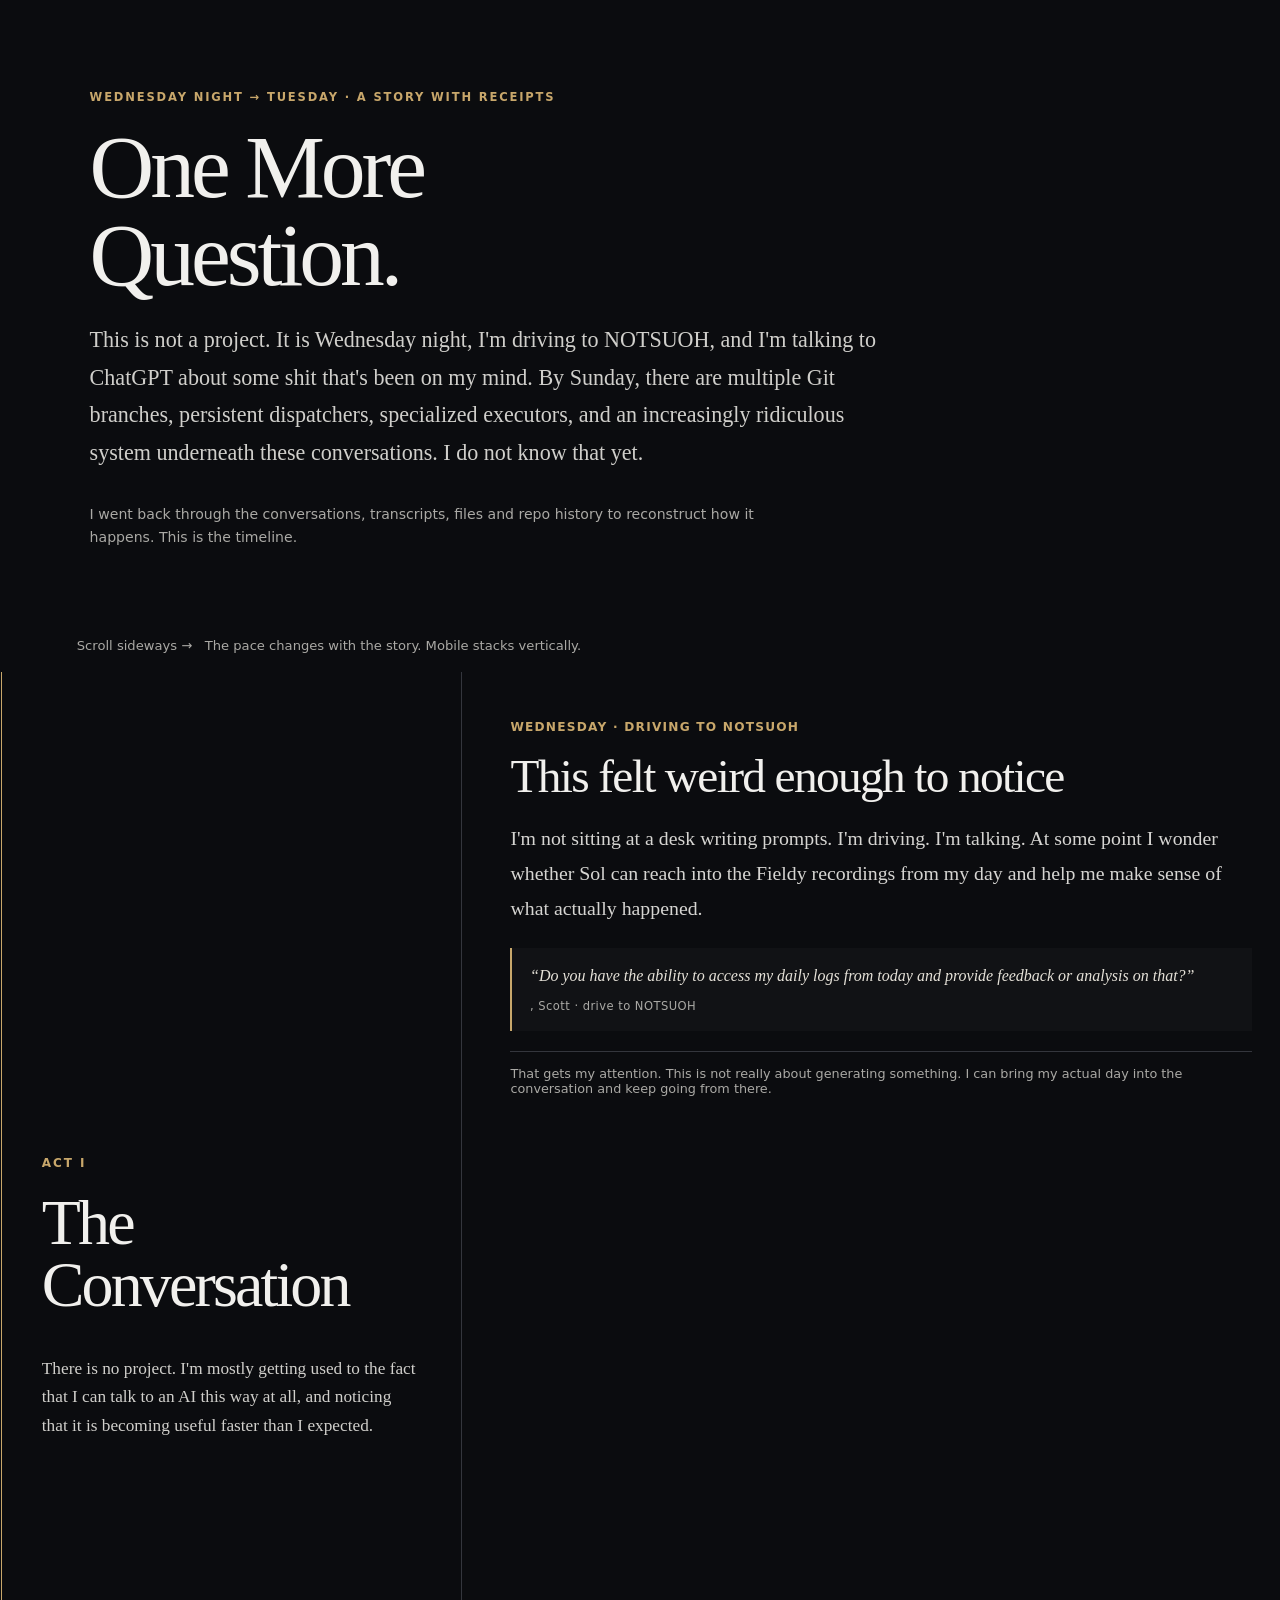
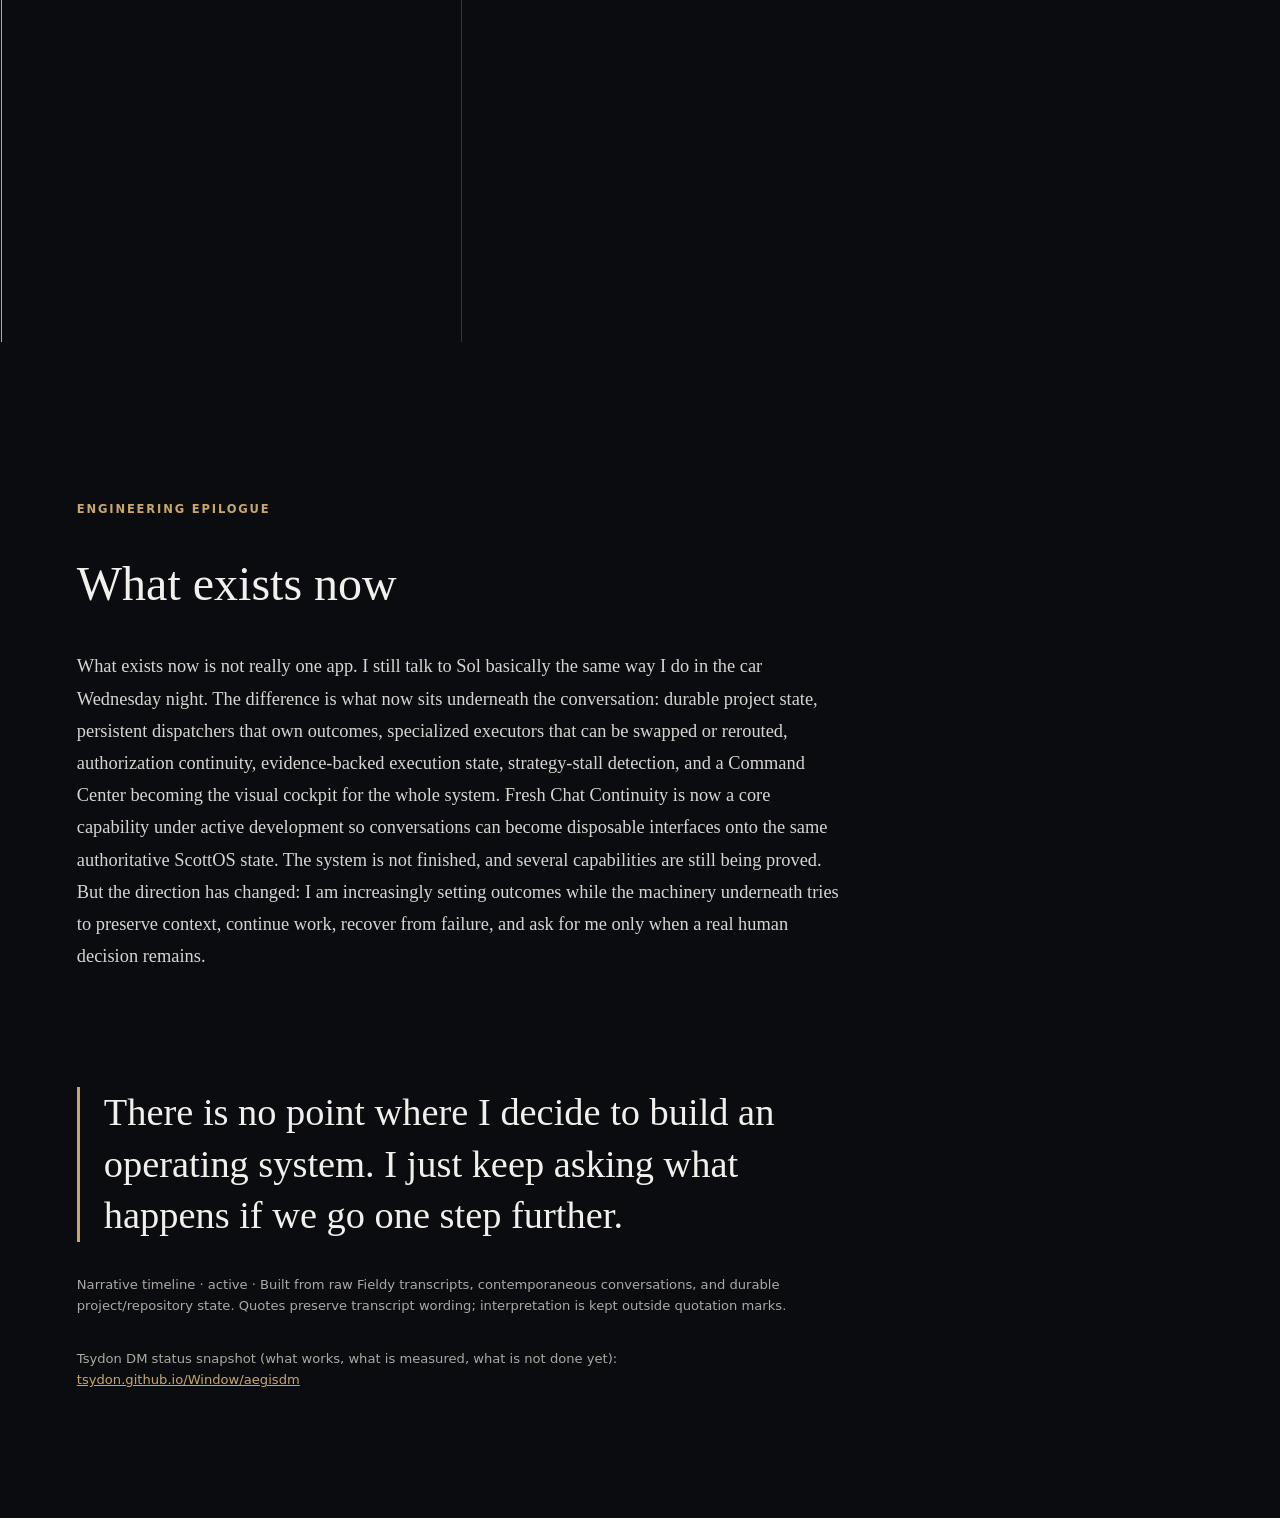
==== commit dc7988aa: "Narrative: November 1 intentional hold and portfolio worker authority" ====
--- a/index.html
+++ b/index.html
@@ -99,5 +99,19 @@
 <div class="aside">I am learning to demand an honest chain of evidence from the systems I ask to build things: an asset is not a game, a passing score is not a useful coach, and a scheduled worker is not an autonomous result. The next question is whether the whole experience survives contact with the tools and the people it is supposed to help.</div>
 </section>
 
+<section class="scene"><div class="t">October 31 · the first build answers back</div><h3>What happens when the proof can move?</h3>
+<p>I left the last chapter at a missing engine. That was a real boundary then, not an excuse to call a prototype finished. Later, on an independent Codex branch, the missing part arrived: Godot imported the project, the Windows build exported, and the executable launched. Five asset tests and thirty mechanics checks passed. The graybox room now contains a frame that moves, boosts, fires, cuts, takes damage, breaks and restarts. The recorded demonstration is scripted, including deliberate position resets and damage injections. That detail matters because I still have not given this combat a real five-minute human playtest. A binary is a milestone, but it cannot tell me whether a dash feels sharp or a fight makes me want another run.</p>
+<p>At almost the same time, the world stops being only a mood board. We record a catastrophe built around an arrival signal from somewhere the ship has not reached. The ship's systems respond to impossible instructions in different, incompatible ways. Lost frames may return later as wreckage or enemies; the settlement can rebuild basic machines; residents leave fragmentary stories in vox recordings. These are deliberate creative approvals, with the deeper cause of the signal still unresolved. They do not secretly become permission to build every feature right now.</p>
+<div class="aside">I am starting to see two kinds of proof I need to keep apart. The machine can prove that its code runs, and I can decide whether the thing it has made is worth playing. I want both. The next question belongs to my hands, not another checklist.</div>
+</section>
+
+
+<section class="scene"><div class="t">November 1 · the worker that kept stopping</div><h3>Does a green scheduler mean anything if nothing can move?</h3>
+<p>There is a contradiction inside the system I have been building. The New Hire worker reads its connected repository, finds no implementation scripts or approved production environment, and records a deliberate stop. The portfolio watchdog has a different rule: five parent schedules are supposed to remain enabled even when individual workstreams have no ready implementation. As a result, a disabled schedule can be treated as a broken machine, restored, and then deliberately disabled again. On November 1, the New Hire worker verifies its source is still unchanged and explicitly stops itself once more. The latest automation inventory confirms it is disabled. I have evidence for both actions; I do not yet have one authority rule they both follow.</p>
+<p>This matters more than the color of an automation switch. The portfolio's main state packet still describes an October 5 observation, even though its repositories and tasks have been read much more recently. The journal is up to sixty entries in the durable scheduled task, but the expected repository journal file is still absent. An enabled watcher, a completed run, a timestamp on a new report, and a live website are all different facts. The missing distinction is not cosmetic. It determines whether a new conversation knows which work is actually permitted, which evidence is old, and who can legitimately restart a stopped worker.</p>
+<p>Ruin Engine's exported Windows build offers a more satisfying contrast. The asset and mechanics checks are recorded, and the executable launched in its diagnostic test. The milestone can stay real without pretending I have played and accepted it. The next test is still my hands on the controls. With the New Hire worker, the next test is a policy: can the system preserve an intentional hold without losing the capacity to notice real failures?</p>
+<div class="aside">The question is no longer just whether Sol can do more without me watching. It is whether it can stop for the right reason, keep that reason intact across its own workers, and make the next action obvious without inventing a new green check mark.</div>
+</section>
+
 </main><section style="max-width:920px;padding:5rem clamp(2rem,6vw,6rem) 1rem"><div class="k">Engineering epilogue</div><h2 style="font-family:Georgia,serif;font-weight:400;font-size:3rem">What exists now</h2><p style="font-family:Georgia,serif;color:#d6d5d2;font-size:1.15rem;line-height:1.75">What exists now is not really one app. I still talk to Sol basically the same way I do in the car Wednesday night. The difference is what now sits underneath the conversation: durable project state, persistent dispatchers that own outcomes, specialized executors that can be swapped or rerouted, authorization continuity, evidence-backed execution state, strategy-stall detection, and a Command Center becoming the visual cockpit for the whole system. Fresh Chat Continuity is now a core capability under active development so conversations can become disposable interfaces onto the same authoritative ScottOS state. The system is not finished, and several capabilities are still being proved. But the direction has changed: I am increasingly setting outcomes while the machinery underneath tries to preserve context, continue work, recover from failure, and ask for me only when a real human decision remains.</p></section>
 <footer><blockquote>There is no point where I decide to build an operating system. I just keep asking what happens if we go one step further.</blockquote><div class="note">Narrative timeline · active · Built from raw Fieldy transcripts, contemporaneous conversations, and durable project/repository state. Quotes preserve transcript wording; interpretation is kept outside quotation marks.</div><div class="note">Tsydon DM status snapshot (what works, what is measured, what is not done yet): <a href="aegisdm/" style="color:#c8a76b">tsydon.github.io/Window/aegisdm</a></div></footer></body></html>
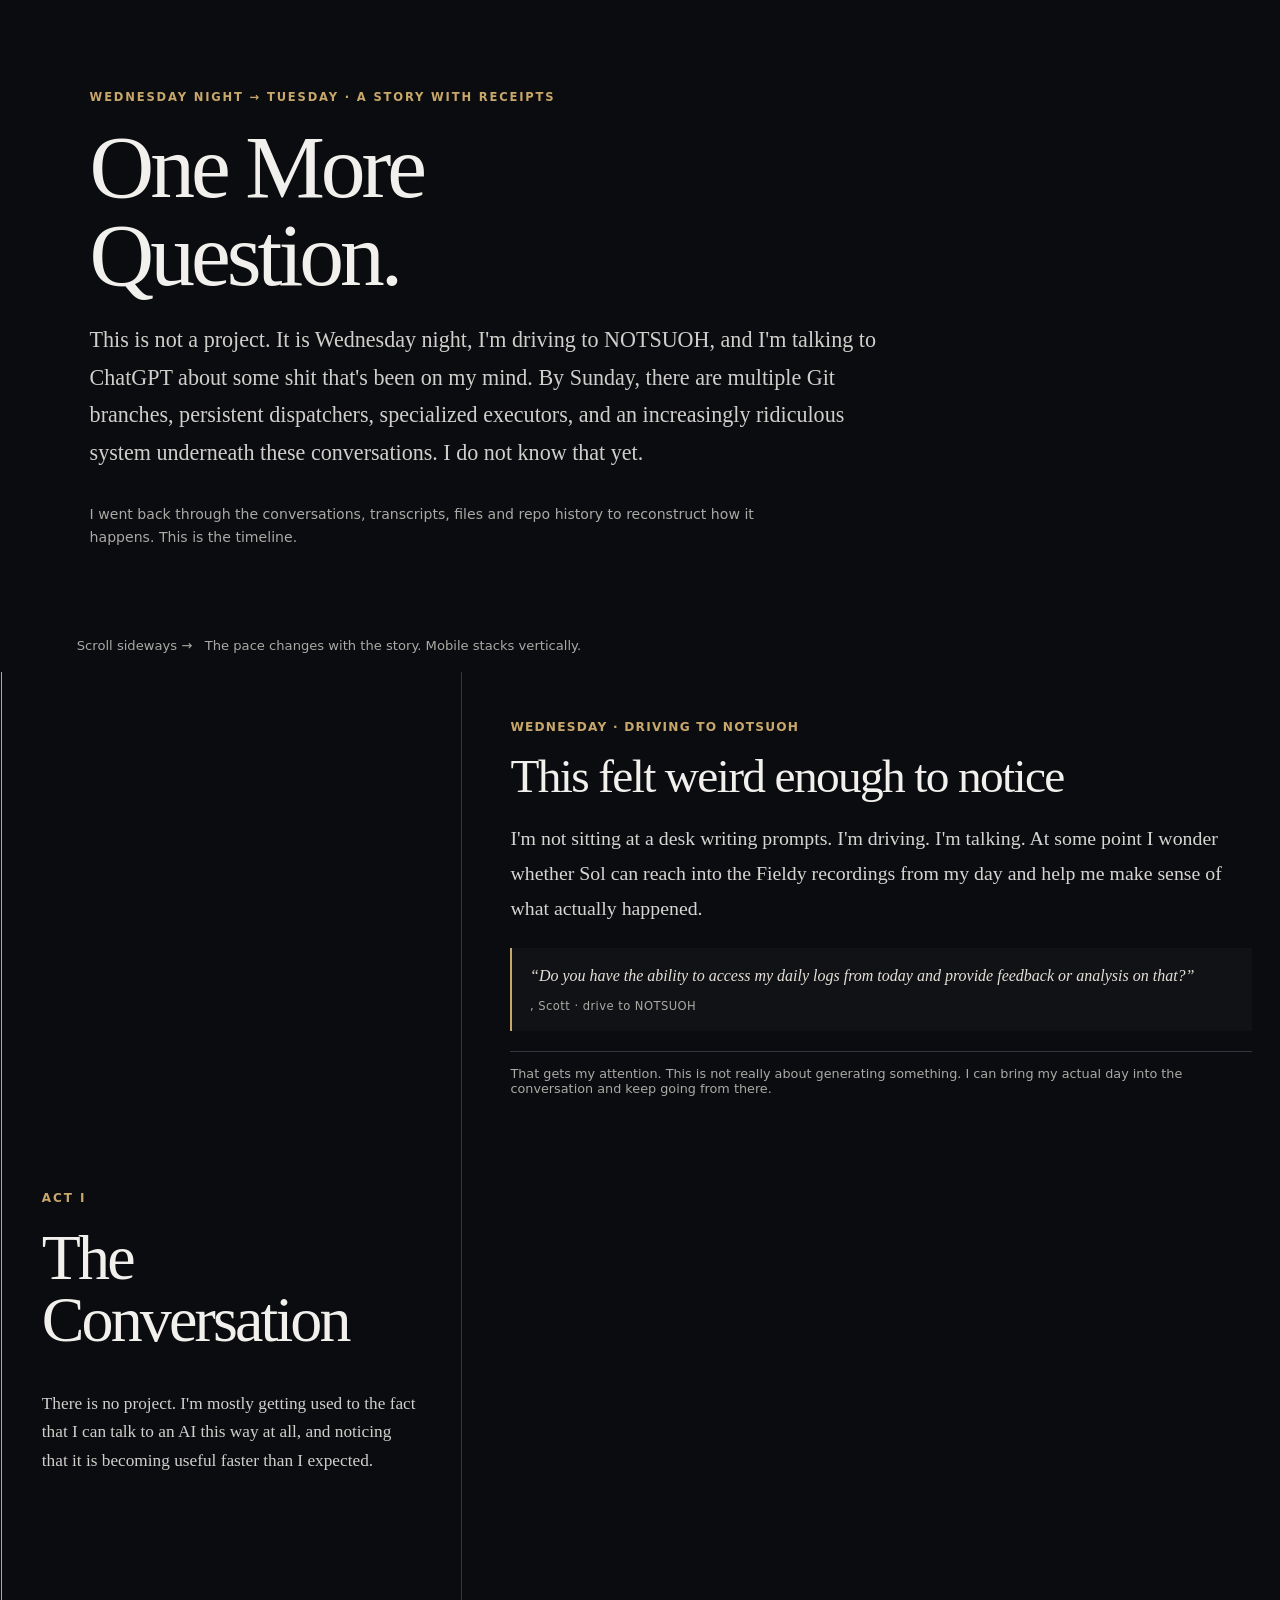
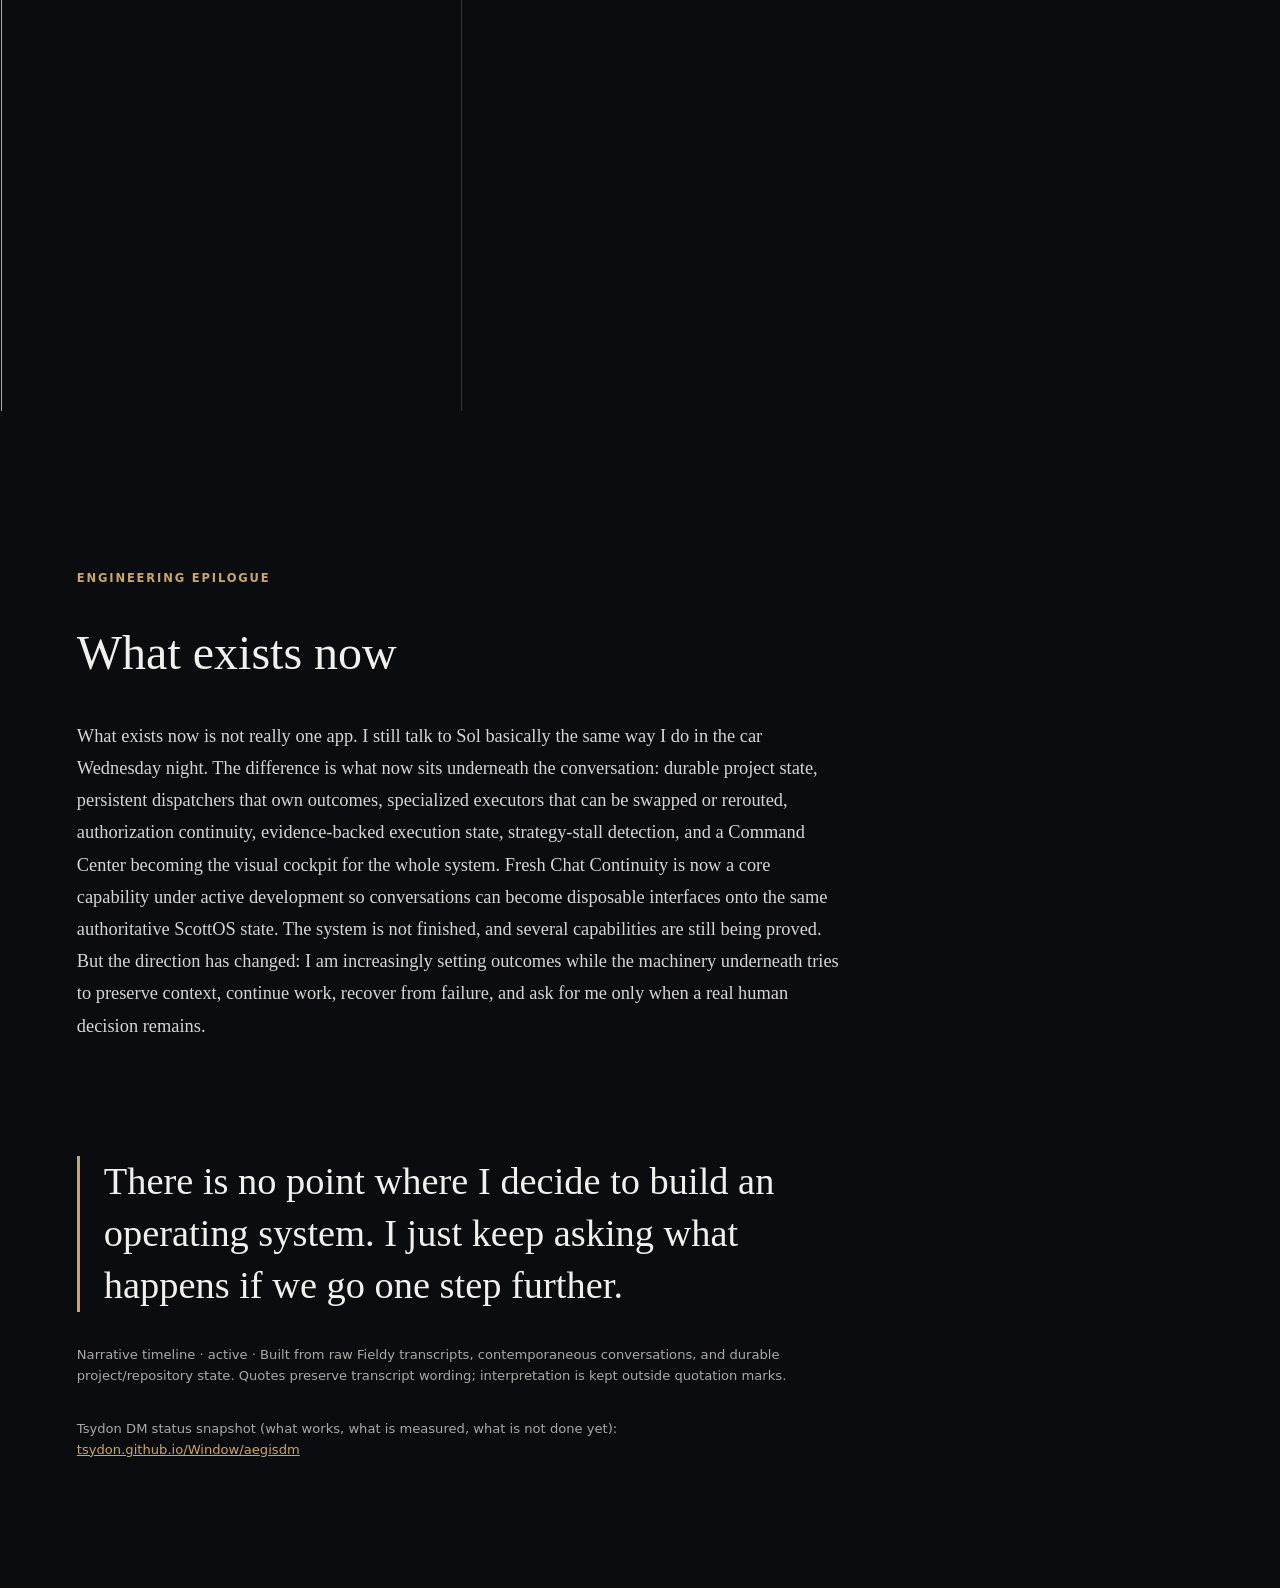
==== commit 6bd7ed9c: "narrative: November 5 homepage and Lanternwake first-run lesson" ====
--- a/index.html
+++ b/index.html
@@ -113,5 +113,44 @@
 <div class="aside">The question is no longer just whether Sol can do more without me watching. It is whether it can stop for the right reason, keep that reason intact across its own workers, and make the next action obvious without inventing a new green check mark.</div>
 </section>
 
+
+<section class="scene">
+<div class="t">November 2 · the second opinion comes from my hands</div>
+<h3>When does a build become a game?</h3>
+<p>For days I had been hearing that Ruin Engine could build, move, shoot, restart, and pass tests. All useful evidence. But today I played Claude's Windows build twice, and my first score made the gap impossible to miss: the controls felt responsive, yet the impact was only two out of five, and replay value was two. The best moment was when an enemy died. The cutter did not reach far enough, and overheating kept interrupting the fight I wanted to have.</p>
+<p>The next version stretched the slash, pushed harder on impact, and gave the kills more weight. I gave the impact a three. Melee felt better, but overheating still felt like friction, not tension. So the design question changed. Instead of tuning how long I was locked out, why not make that accumulated energy something I want to unleash? The newer version turns heat into an Overdrive blast and links the cutter into a three-part string, with attacks that can continue in the air. New mech, enemy, gate, and foundry art began replacing the placeholders. The code and art changes exist; I have not yet recorded my verdict on this latest iteration.</p>
+<p>There is still a separate Codex build with its own tests and exported executable. I want the two efforts to remain independent long enough for an actual comparison. At the same time, another part of ScottOS is relearning its opposite lesson: New Hire keeps deliberately stopping because its authorized implementation sources are missing, while another worker keeps treating that stop as something to repair. One project is ready for a human to judge how it feels. The other needs the system to honor a reason it cannot move.</p>
+<div class="aside">A passed test tells me the machine can do the action. Playing it tells me whether I want to do the action again. And a stopped worker needs to explain not only that it stopped, but who is allowed to decide what starts it back up.</div>
+</section>
+
+
+<section class="scene">
+<div class="t">November 3 · the version number isn't the verdict</div>
+<h3>What is a release actually proving?</h3>
+<p>Yesterday I was asking whether Ruin Engine's impact would survive the jump from a passing build to my own hands. Today another game made the question bigger. EXTERMINATUS moved through a run of published revisions, from new walking frames and phone-performance work to faster pacing, rebuilt sprites, audio effects, and weapon balance. Each pass had a specific defect behind it. Bad animation frames were filtered instead of excused. A quiet stretch was measured instead of called a feeling. Weapons that dominated the benchmark were pulled closer to the rest of the arsenal.</p>
+<p>One of the clearest changes had nothing to do with how powerful the player felt. The full sprite payload shrank from about 8.4 MB to 2.8 MB without changing the pixels. The larger bosses moved to a later download, so the starting sheets were ready in roughly fifteen seconds on the recorded simulated Fast 3G test instead of waiting fifty-one seconds for everything. Those are useful measurements, and the website now points at v3.6. They are not the same thing as a human report that the game loads quickly on my phone or that the balance feels fair. I want both kinds of evidence, labeled honestly.</p>
+<p>ScottOS is having its own version of that distinction. A worker can say it stopped because it lacks a safe implementation path, while the surrounding scheduler shows it enabled again. Even a credible stop becomes unreliable if another layer silently reverses it. I am learning to ask not just what shipped or what ran, but which observation actually proves the outcome and who has the authority to change the state.</p>
+<div class="aside">More releases are not automatically more autonomy. Better autonomy means the system can name the defect, measure the repair, preserve a deliberate stop, and leave the human judgment where it belongs.</div>
+</section>
+
+
+<section class="scene">
+<div class="t">November 4 · a companion, and a contradiction</div>
+<h3>When does progress mean continuing, and when does it mean stopping?</h3>
+<p>Something softer emerged alongside the machinery today. Lanternwake's web and Android work gained an animated deck for the small steps I am trying to make easier, then original music and three more companions: a lantern axolotl, a mossy star beetle, and a tiny cloud dragon. The website repository now holds the art, sounds, and updated Android package. That is a real release artifact, but I have not recorded a real-device acceptance test. And the separate native iOS handoff still says no Xcode build has started. Different surfaces can move at different speeds without pretending they are the same milestone.</p>
+<p>Elsewhere, the discovery was less visible but maybe more important. New Hire kept reporting that its assigned repository did not contain implementation. That was true within its narrow view. A separate IT Automation repository already held ten New Hire scripts. Finding them does not make unattended account creation safe; it changes what has to be audited next, and who must establish source ownership. Meanwhile ScottOS restored two parent dispatchers that had gone quiet, only for Story Animation to deliberately stop its own schedule again while its character identities await my judgment. The work is allowed to wait. The oversight should not disappear just because the work cannot advance.</p>
+<div class="aside">A system that can ship a little world is useful. A system that knows which source it has not read, which gate belongs to a person, and which kind of stopping is intentional might eventually be dependable. Neither a fresh APK nor a green scheduler flag is the finish line by itself.</div>
+</section>
+
+
+<section class="scene">
+<div class="t">November 5 · the work, and the doorway</div>
+<h3>What happens when the projects finally have a front door?</h3>
+<p>I had been building separate things: a journal of Houston nights, a little ship for taking care of myself, a grim machine world still looking for its combat rhythm. Today the front page of tsydon.com was rebuilt to let those things stand beside each other. The homepage does not pretend Lanternwake is another game in the same sense as Ruin Engine. It names it for what it is: a daily habit and self-care tool with a small companion at its center. That distinction matters. A system that presents my work should not erase why I made it just to make its navigation tidy.</p>
+<p>Lanternwake itself grew past a checklist. Its source now carries exploration goals, a field guide, fragments of lore, treasure charts, visitors, and crew scouting. And then the next release corrected something almost embarrassingly important: on first launch, the lanterns and their tray had been hidden while the tutorial tried to explain them. The new build leaves them visible. An app about making the next small action easier cannot make its first action harder to find. The repository holds Android 1.0.22, but I have not recorded an independent phone acceptance. The code has a new answer; a person still has to feel whether it is the right one.</p>
+<p>Meanwhile the machinery beneath my other work is still learning the meaning of restraint. New Hire has existing PowerShell outside the little repository its dispatcher reads, but discovering those scripts does not authorize touching a real employee account. Story Animation still needs me to recognize Bonshu and Spoons before it spends anything on their next scenes. Their workers can say they are blocked and stop work deliberately; the competing portfolio rule says their oversight should remain awake. Both statements can be true only if I make a clear distinction between a worker doing a job and a system watching the job's state. A green schedule flag is not a running hand, and a finished commit is not an accepted experience.</p>
+<div class="aside">The front door became clearer today. The harder question is still behind it: can everything on the other side tell me, precisely and without pretending, what it made, what it proved, and what it needs only me to decide?</div>
+</section>
+
 </main><section style="max-width:920px;padding:5rem clamp(2rem,6vw,6rem) 1rem"><div class="k">Engineering epilogue</div><h2 style="font-family:Georgia,serif;font-weight:400;font-size:3rem">What exists now</h2><p style="font-family:Georgia,serif;color:#d6d5d2;font-size:1.15rem;line-height:1.75">What exists now is not really one app. I still talk to Sol basically the same way I do in the car Wednesday night. The difference is what now sits underneath the conversation: durable project state, persistent dispatchers that own outcomes, specialized executors that can be swapped or rerouted, authorization continuity, evidence-backed execution state, strategy-stall detection, and a Command Center becoming the visual cockpit for the whole system. Fresh Chat Continuity is now a core capability under active development so conversations can become disposable interfaces onto the same authoritative ScottOS state. The system is not finished, and several capabilities are still being proved. But the direction has changed: I am increasingly setting outcomes while the machinery underneath tries to preserve context, continue work, recover from failure, and ask for me only when a real human decision remains.</p></section>
 <footer><blockquote>There is no point where I decide to build an operating system. I just keep asking what happens if we go one step further.</blockquote><div class="note">Narrative timeline · active · Built from raw Fieldy transcripts, contemporaneous conversations, and durable project/repository state. Quotes preserve transcript wording; interpretation is kept outside quotation marks.</div><div class="note">Tsydon DM status snapshot (what works, what is measured, what is not done yet): <a href="aegisdm/" style="color:#c8a76b">tsydon.github.io/Window/aegisdm</a></div></footer></body></html>
